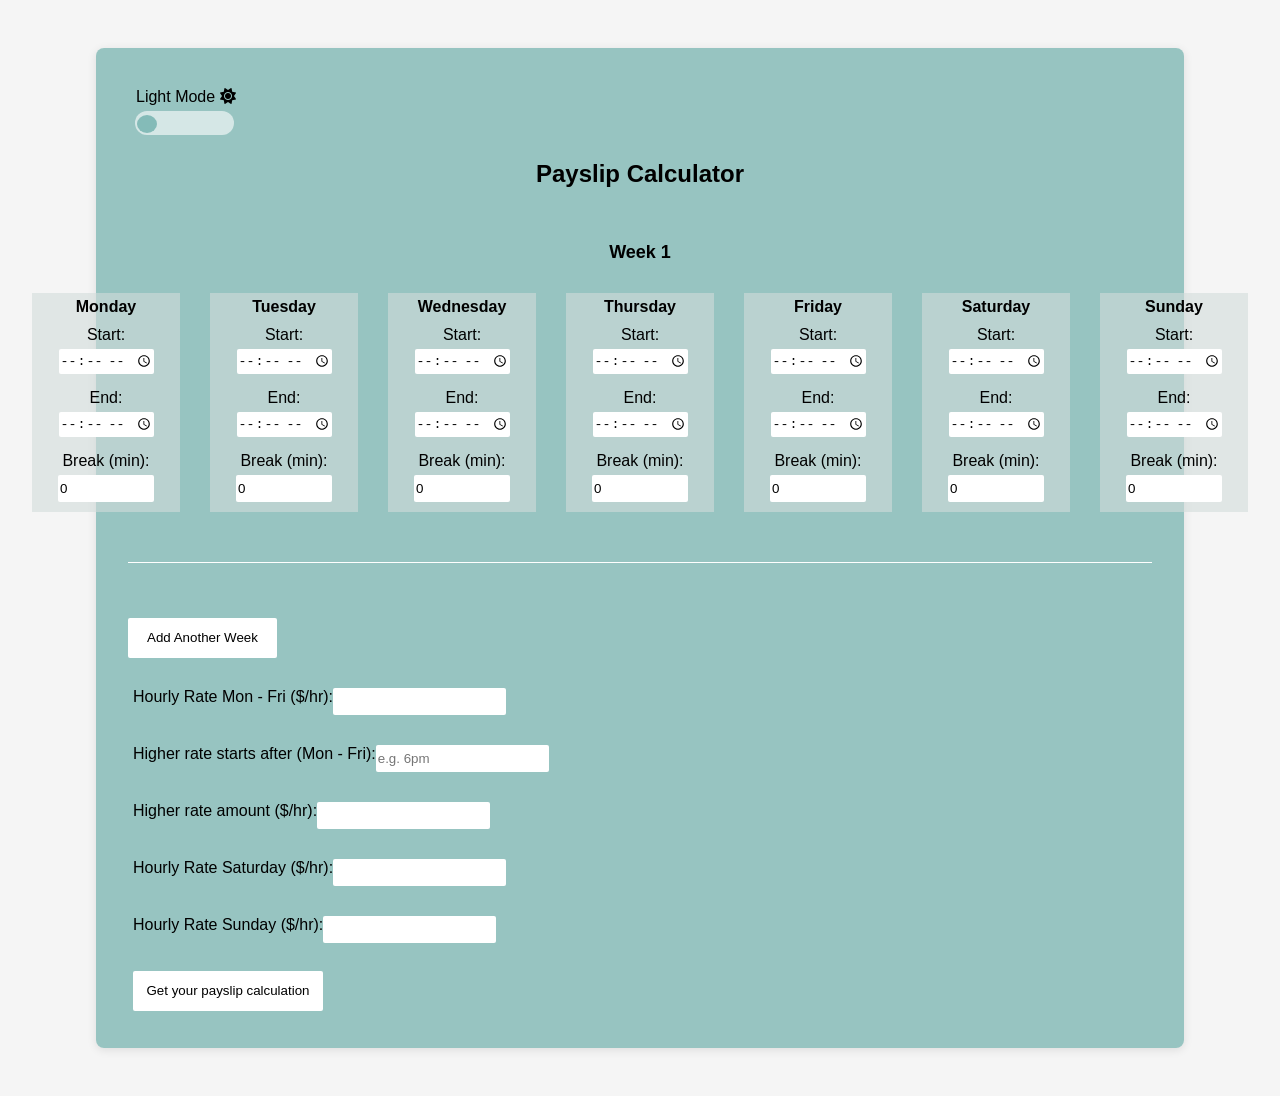
==== index.html @ 85f4d2eb "Update index.html" ====
<!DOCTYPE html>
<html lang="en">
<head>
  <meta charset="UTF-8">
  <meta name="viewport" content="width=device-width, initial-scale=1.0">
  <title>PaySlip Calculator</title>
  <link rel="stylesheet" href="https://cdnjs.cloudflare.com/ajax/libs/font-awesome/6.7.2/css/all.min.css">
  <link rel="stylesheet" href="style.css">
</head>
<body>
  <form id="shiftForm">
    <div class="theme-switch-wrapper">
      <span id="toggle-icon">
        <span class="toggle-text">Light Mode</span>
        <i class="fas fa-sun"></i>
      </span>
      <label class="theme-switch">
        <input type="checkbox">
        <span class="slider round"></span>
      </label>
    </div>
    <div id="shiftsContainer">
      <h2>Payslip Calculator</h2>
    </div>
      
    <div class="containerOne">
      <button class="add" type="button" onclick="addShift()">Add Another Week</button>
    </div>

    <div class="container">
      <div class="details-container">
        <label class="details">Hourly Rate Mon - Fri ($/hr):</label>
        <input class="details" type="number" step="0.01" id="weekdayRate" required>
      </div>
      <div class="details-container">
        <label class="details">Higher rate starts after (Mon - Fri):</label>
        <input class="details" type="text" id="higherRateTime" placeholder="e.g. 6pm" required>
      </div>
      <div class="details-container">
        <label class="details">Higher rate amount ($/hr):</label>
        <input class="details" type="number" step="0.01" id="weekdayHigherRate" required>
      </div>
      <div class="details-container">
        <label class="details" id="saturday">Hourly Rate Saturday ($/hr):</label>
        <input class="details" type="number" step="0.01" id="saturdayRate" required>
      </div>
      <div class="details-container">
        <label class="details" id="sunday">Hourly Rate Sunday ($/hr):</label>
        <input class="details" type="number" step="0.01" id="sundayRate" required>
      </div>
      <br>
      <button type="submit" class="compare">Get your payslip calculation</button>    
      
      <div id="totalsHrsDisplay"></div>
      <div id="totalsDisplay"></div>   
    </div>

  </form>
  <script src="script.js"></script>
</body>
</html>
---- style.css ----
:root{
    --body-bgcolor: whitesmoke;
    --primary-color: #fff;
    --text-primary-color: #000;
    --secondary-color: #fff;
    --background: rgba(10, 123, 115, 0.4);
    --btn-background-color: rgba(211, 220, 218, 0.4);
    --day-block-bgcolor: rgba(211, 220, 218, 0.6);
    --slider-bgcolor: rgba(255, 255, 255, 0.6); 
    --slider-before-bgcolor: rgba(10, 123, 115, 0.4);
    --focuschecked-slider: #454343;
}

[data-theme="dark"]{
    --body-bgcolor: rgb(44, 44, 44);
    --text-primary-color: #fff;
    --primary-color: #fff;
    --secondary-color: #000;
    --background: rgba(3, 28, 27, 0.4);
    --btn-background-color: rgba(58, 72, 71, 0.6);
    --day-block-bgcolor: rgba(112, 122, 119, 0.6);
}

body {
    font-family: Arial, sans-serif;
    margin: 0;
    min-height: 100vh;
    display: flex;
    justify-content: center;
    padding: 3rem 1rem;
    box-sizing: border-box;
    background-color: var(--body-bgcolor);
}
h2{
    text-align: center;
    color: var(--text-primary-color);
    margin-top: 5rem;
}
h4{
    text-align: center;
    padding-top: 30px;
    color: var(--text-primary-color);
    font-size: 18px;
}
.week-row {
    display: flex;
    justify-content: center;
    align-items: flex-start;
    gap: 30px;
    margin-top: 30px;
    margin-bottom: 20px;
}

label, input, select, button {
    display: block;
    margin: 5px 0;
}
input{
    border-radius: 2px;
    border: none;
    height: 25px;
}
.shift {
    border-bottom: 1px solid var(--primary-color);
    padding-bottom: 30px;
    margin-bottom: 50px;
}

#shiftForm {
    background-color: var(--background);
    width: 80vw; /* Use most of the screen */
    padding: 2rem;
    border-radius: 8px;
    box-shadow: 0 2px 10px rgba(0,0,0,0.1);
}

button{
    background-color: var(--primary-color);
    width: 149px;
    height: 40px;
    border: none;
    border-radius: 2px;
    transition: all 0.2s;
}
button:hover{
    background-color: var(--btn-background-color);
    color: var(--primary-color);
}
a{
    color: var(--secondary-color);
    font-weight: bolder;
    text-decoration: none;
}

.details-container{
    display: flex;
    margin-top: 20px;
    margin-left: 5px;
}
.details-container label{
    color: var(--text-primary-color);
}
.datails{
    margin: 0;
    font-size: 18px;
    margin-right: 10px;
    color: var(--text-primary-color);
}
.containerOne{
    display: flex;
    justify-content: space-between;
}
.add{
    margin-right: 5px;
}
.update{
    margin-bottom: 20px;
    margin-left: 5px
}
.compare{
    margin-left: 5px;
    width: 190px;
}
input[name^="break_"] {
    width: 92px;
}
#totalsDisplay{
    margin-left: 5px;
    font-size: 18px;
}
.day-block {
    background-color: var(--day-block-bgcolor);
    color: var(--text-primary-color);
    display: flex;
    flex-direction: column;
    align-items: center;
    text-align: center;
    min-width: 148px;
}
.day-block[data-theme="dark"]{
    color: var(--secondary-color);
}
#result {
    margin-top: 20px;
    font-weight: bold;
    margin-left: 5px;
    color: var(--text-primary-color);
}
#result:not(h3){
    font-size: 18px;
}

.theme-switch-wrapper{
    display: flex;
    align-items: center;
    margin: 8px;
    flex-direction: column;
    text-align: center;
    position: absolute;
}
.toggle-text{
    position: relative;
}

.theme-switch{
    display: inline-block;
    height: 1.5rem;
    position: relative;
    width: 6rem;
}
.theme-switch-wrapper span{
    color: var(--text-primary-color);
    font-size: 1rem;
}
.theme-switch input{
    display: none;
}

/* Hide default HTML checkbox */
.switch input {
opacity: 0;
width: 0;
height: 0;
}

/* The slider */
.slider {
position: absolute;
cursor: pointer;
top: 0;
left: -3px;
right: 0;
bottom: 0;
background-color: var(--slider-bgcolor);
-webkit-transition: .4s;
transition: .4s;
}

.slider:before {
position: absolute;
content: "";
height: 18px;
width: 20px;
left: 2px;
bottom: 2.5px;
background-color: var(--slider-before-bgcolor);
-webkit-transition: .4s;
transition: .4s;
}

input:checked + .slider {
background-color: var(--focuschecked-slider);
}

input:focus + .slider {
box-shadow: 0 0 1px var(--focuschecked-slider);
}

input:checked + .slider:before {
-webkit-transform: translateX(26px);
-ms-transform: translateX(26px);
transform: translateX(73px);
background-color: var(--primary-color);
}

/* Rounded sliders */
.slider.round {
border-radius: 35px;
}

.slider.round:before {
border-radius: 50%;
}
#totalsDisplay, #totalsHrsDisplay{
    color: var(--text-primary-color);
}

#totalsDisplay a {
    color: var(--text-primary-color);
}

@media (max-width:800px){
    body{
        padding: 10px;
    }
    h2{
        font-size: 15px;
    }
    .week-row {
        flex-direction: column !important;
        align-items: center;
        gap: 20px;
    }
    .flatrate-container{
        display: flex;
        align-items: center;
        justify-content: center;
    }
    .flatrate{
        font-size: 15px;
    }
    .compare{
        width: 200px;
    }
}
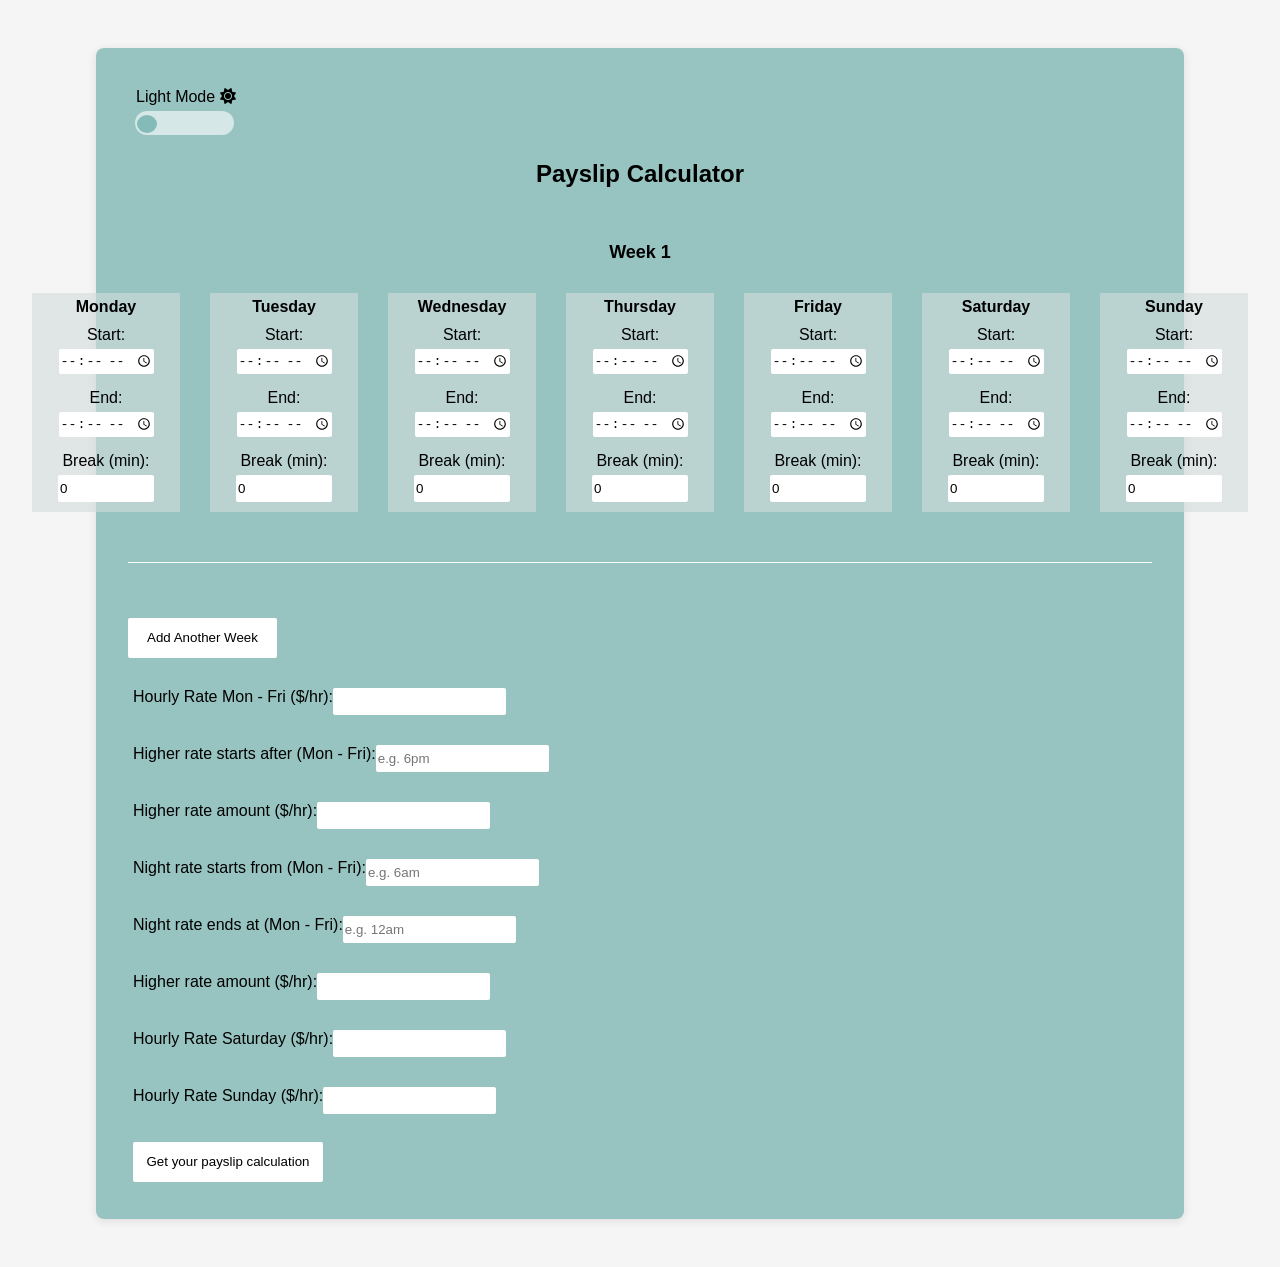
==== commit a37c61cb: "night shift pay rate" ====
--- a/index.html
+++ b/index.html
@@ -4,6 +4,7 @@
   <meta charset="UTF-8">
   <meta name="viewport" content="width=device-width, initial-scale=1.0">
   <title>PaySlip Calculator</title>
+  <link rel="shortcut icon" href="img.png">
   <link rel="stylesheet" href="https://cdnjs.cloudflare.com/ajax/libs/font-awesome/6.7.2/css/all.min.css">
   <link rel="stylesheet" href="style.css">
 </head>
@@ -15,7 +16,7 @@
         <i class="fas fa-sun"></i>
       </span>
       <label class="theme-switch">
-        <input type="checkbox">
+        <input id="theme-id" type="checkbox">
         <span class="slider round"></span>
       </label>
     </div>
@@ -41,6 +42,18 @@
         <input class="details" type="number" step="0.01" id="weekdayHigherRate" required>
       </div>
       <div class="details-container">
+        <label class="details">Night rate starts from (Mon - Fri):</label>
+        <input class="details" type="text" id="higherRateNightTimeStart" placeholder="e.g. 6am" required>
+      </div>
+      <div class="details-container">
+        <label class="details">Night rate ends at (Mon - Fri):</label> 
+        <input class="details" type="text" id="higherRateNightTimeEnd" placeholder="e.g. 12am" required>
+      </div>
+      <div class="details-container">
+        <label class="details">Higher rate amount ($/hr):</label>
+        <input class="details" type="number" step="0.01" id="weekdayNightHigherRate" required>
+      </div>
+      <div class="details-container">
         <label class="details" id="saturday">Hourly Rate Saturday ($/hr):</label>
         <input class="details" type="number" step="0.01" id="saturdayRate" required>
       </div>
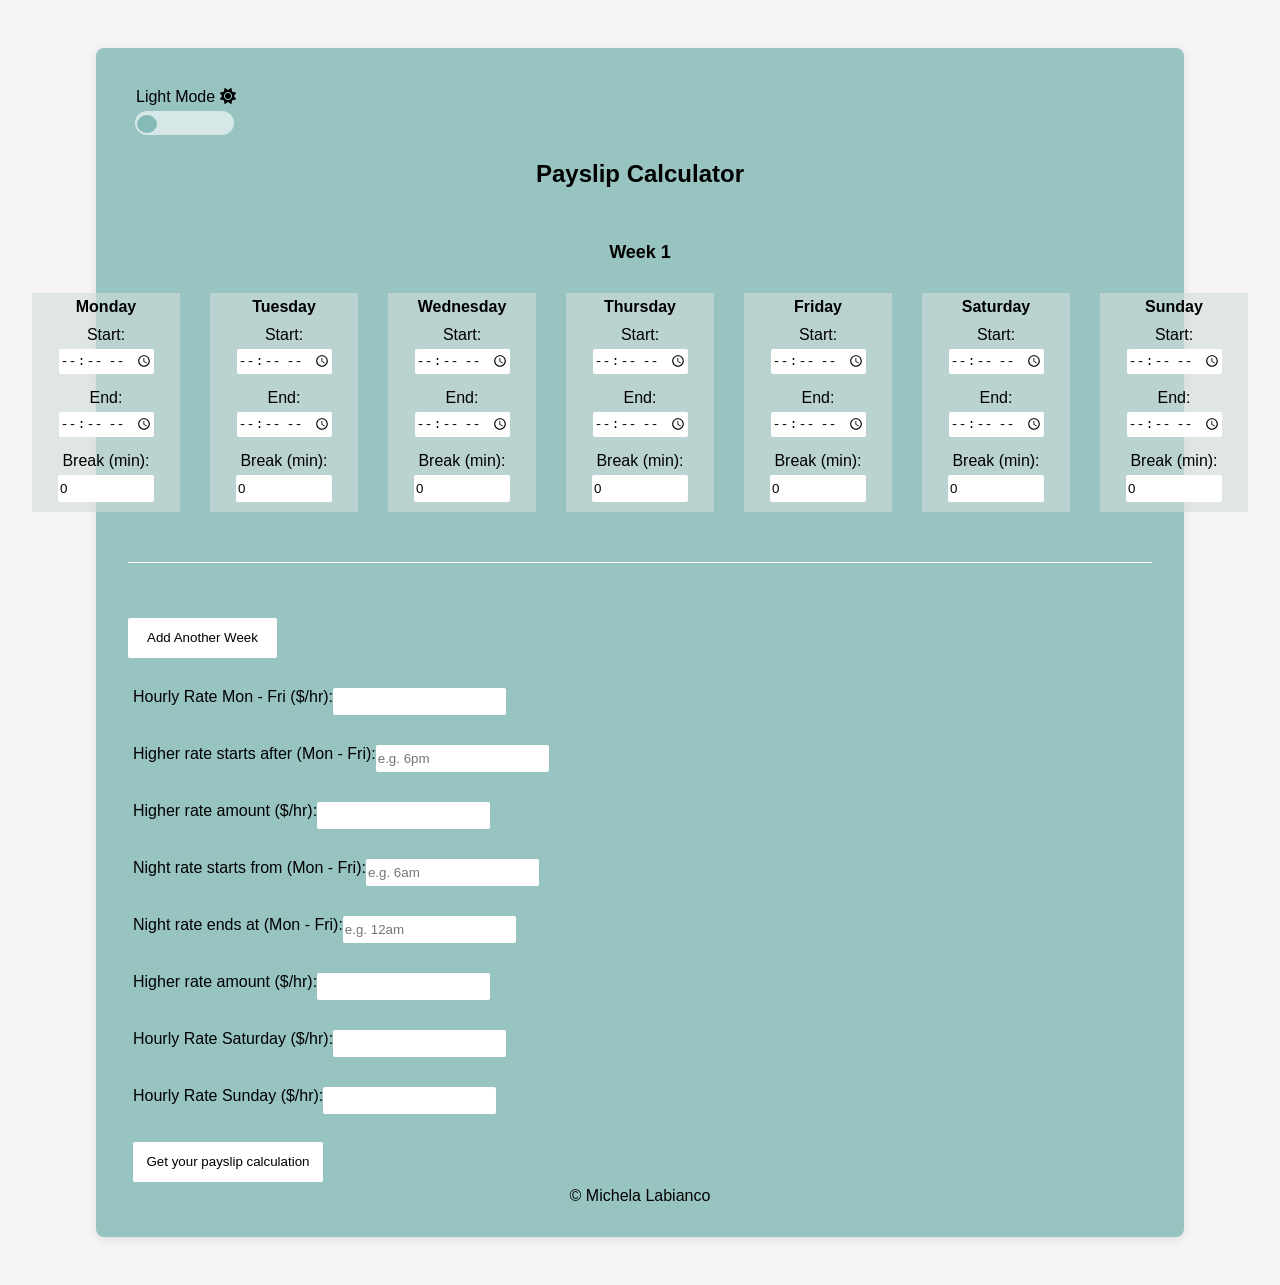
==== commit 015b8a3e: "copyright" ====
--- a/index.html
+++ b/index.html
@@ -68,6 +68,8 @@
       <div id="totalsDisplay"></div>   
     </div>
 
+    <p class="copyright" style="font-size: 1rem; text-align: center; margin: 0;"> © Michela Labianco</p>
+
   </form>
   <script src="script.js"></script>
 </body>
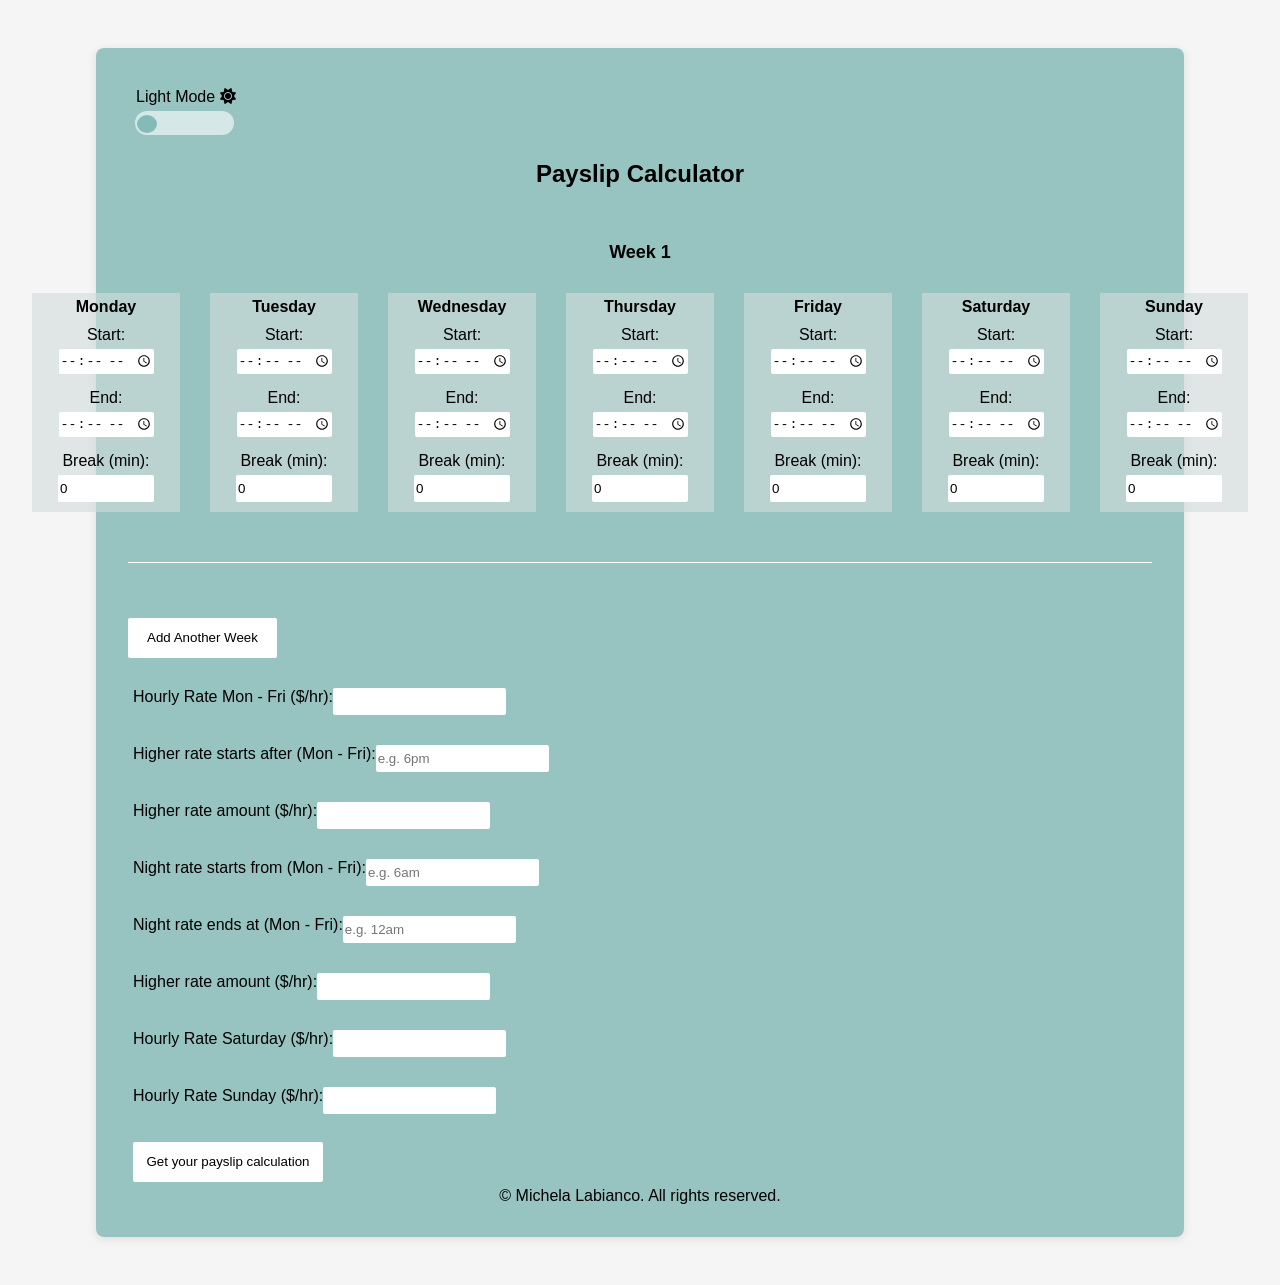
==== commit aa8fd1f5: "rights" ====
--- a/index.html
+++ b/index.html
@@ -68,7 +68,7 @@
       <div id="totalsDisplay"></div>   
     </div>
 
-    <p class="copyright" style="font-size: 1rem; text-align: center; margin: 0;"> © Michela Labianco</p>
+    <p class="copyright" style="font-size: 1rem; text-align: center; margin: 0;"> © Michela Labianco. All rights reserved.</p>
 
   </form>
   <script src="script.js"></script>
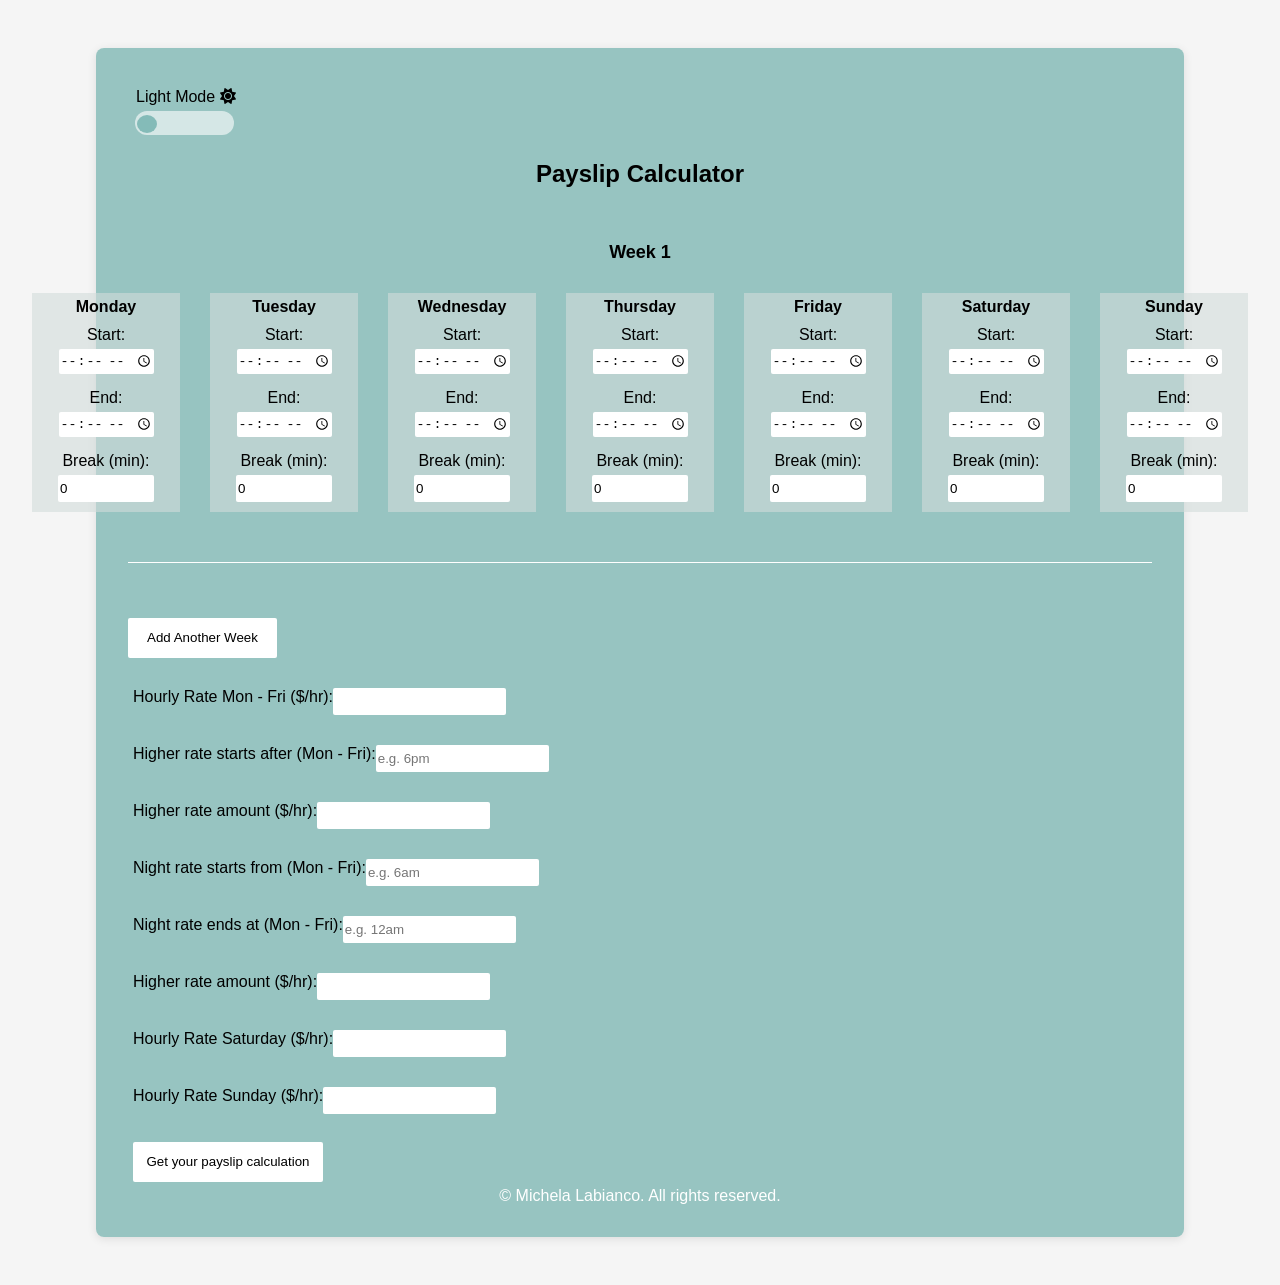
==== commit 6872aada: "white" ====
--- a/index.html
+++ b/index.html
@@ -68,7 +68,7 @@
       <div id="totalsDisplay"></div>   
     </div>
 
-    <p class="copyright" style="font-size: 1rem; text-align: center; margin: 0;"> © Michela Labianco. All rights reserved.</p>
+    <p class="copyright" style="font-size: 1rem; text-align: center; margin: 0; color: #fff;"> © Michela Labianco. All rights reserved.</p>
 
   </form>
   <script src="script.js"></script>
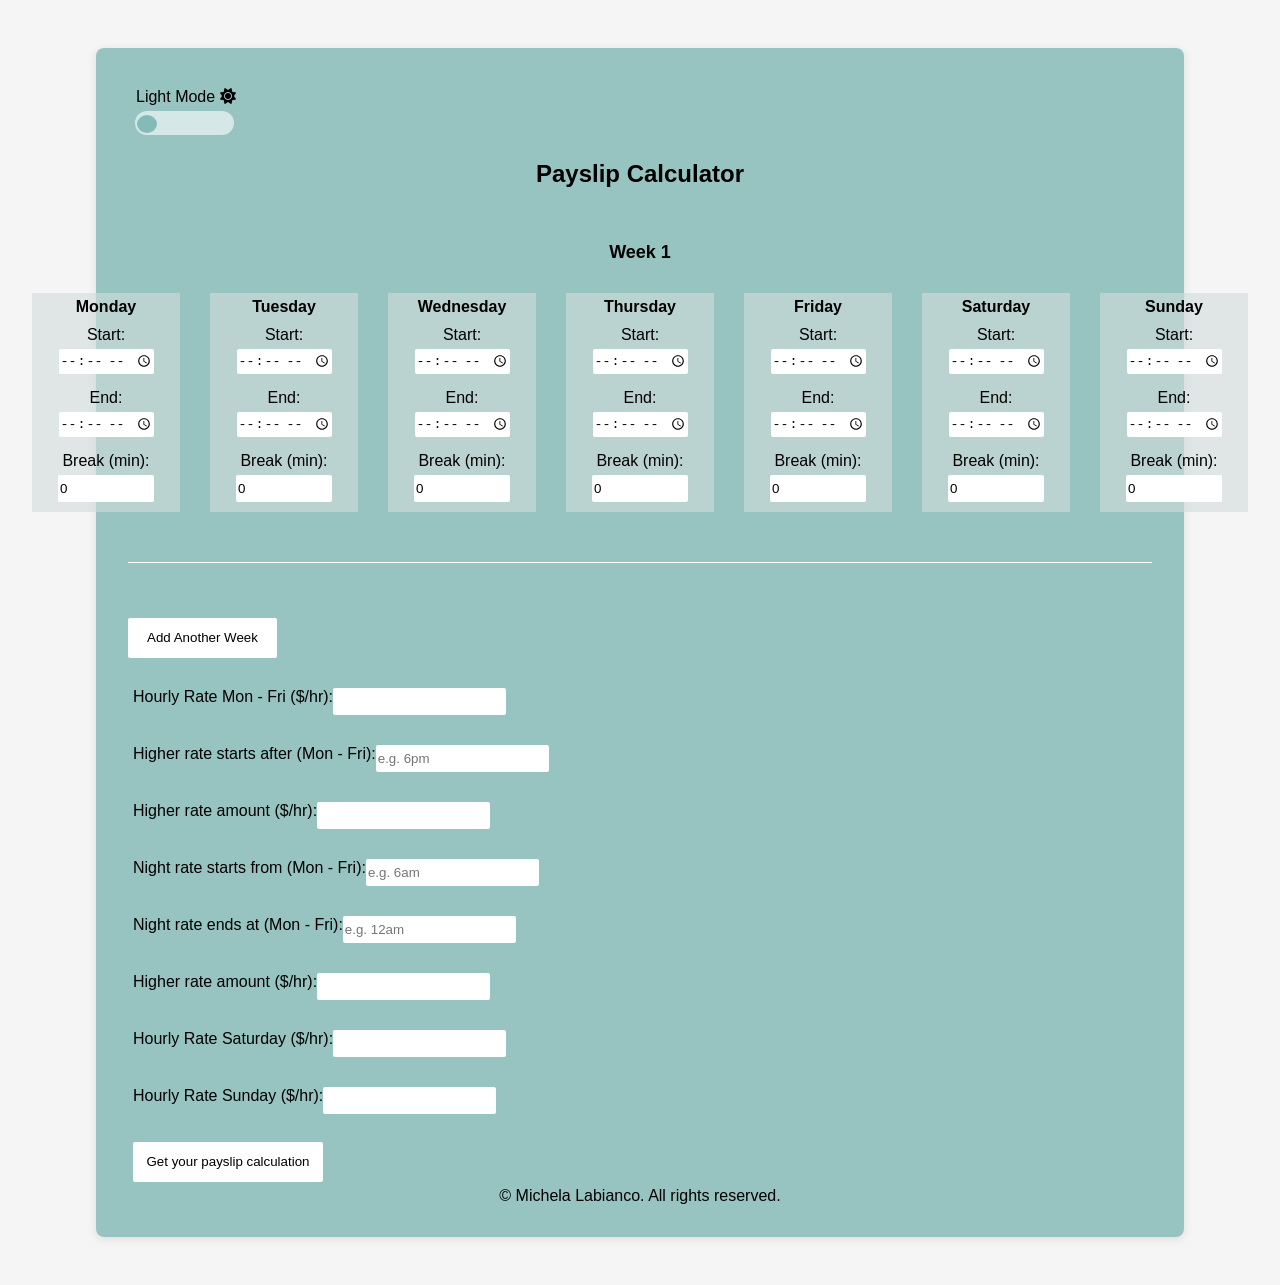
==== commit d3b1434f: "theme" ====
--- a/index.html
+++ b/index.html
@@ -68,7 +68,7 @@
       <div id="totalsDisplay"></div>   
     </div>
 
-    <p class="copyright" style="font-size: 1rem; text-align: center; margin: 0; color: #fff;"> © Michela Labianco. All rights reserved.</p>
+    <p class="copyright" style="font-size: 1rem; text-align: center; margin: 0;"> © Michela Labianco. All rights reserved.</p>
 
   </form>
   <script src="script.js"></script>
--- a/style.css
+++ b/style.css
@@ -9,6 +9,7 @@
     --slider-bgcolor: rgba(255, 255, 255, 0.6); 
     --slider-before-bgcolor: rgba(10, 123, 115, 0.4);
     --focuschecked-slider: #454343;
+    --copyright-color: #000;
 }
 
 [data-theme="dark"]{
@@ -19,6 +20,7 @@
     --background: rgba(3, 28, 27, 0.4);
     --btn-background-color: rgba(58, 72, 71, 0.6);
     --day-block-bgcolor: rgba(112, 122, 119, 0.6);
+    --copyright-color: #fff;
 }
 
 body {
@@ -239,6 +241,10 @@
     color: var(--text-primary-color);
 }
 
+.copyright{
+    color: var(--copyright-color);
+}
+
 @media (max-width:800px){
     body{
         padding: 10px;
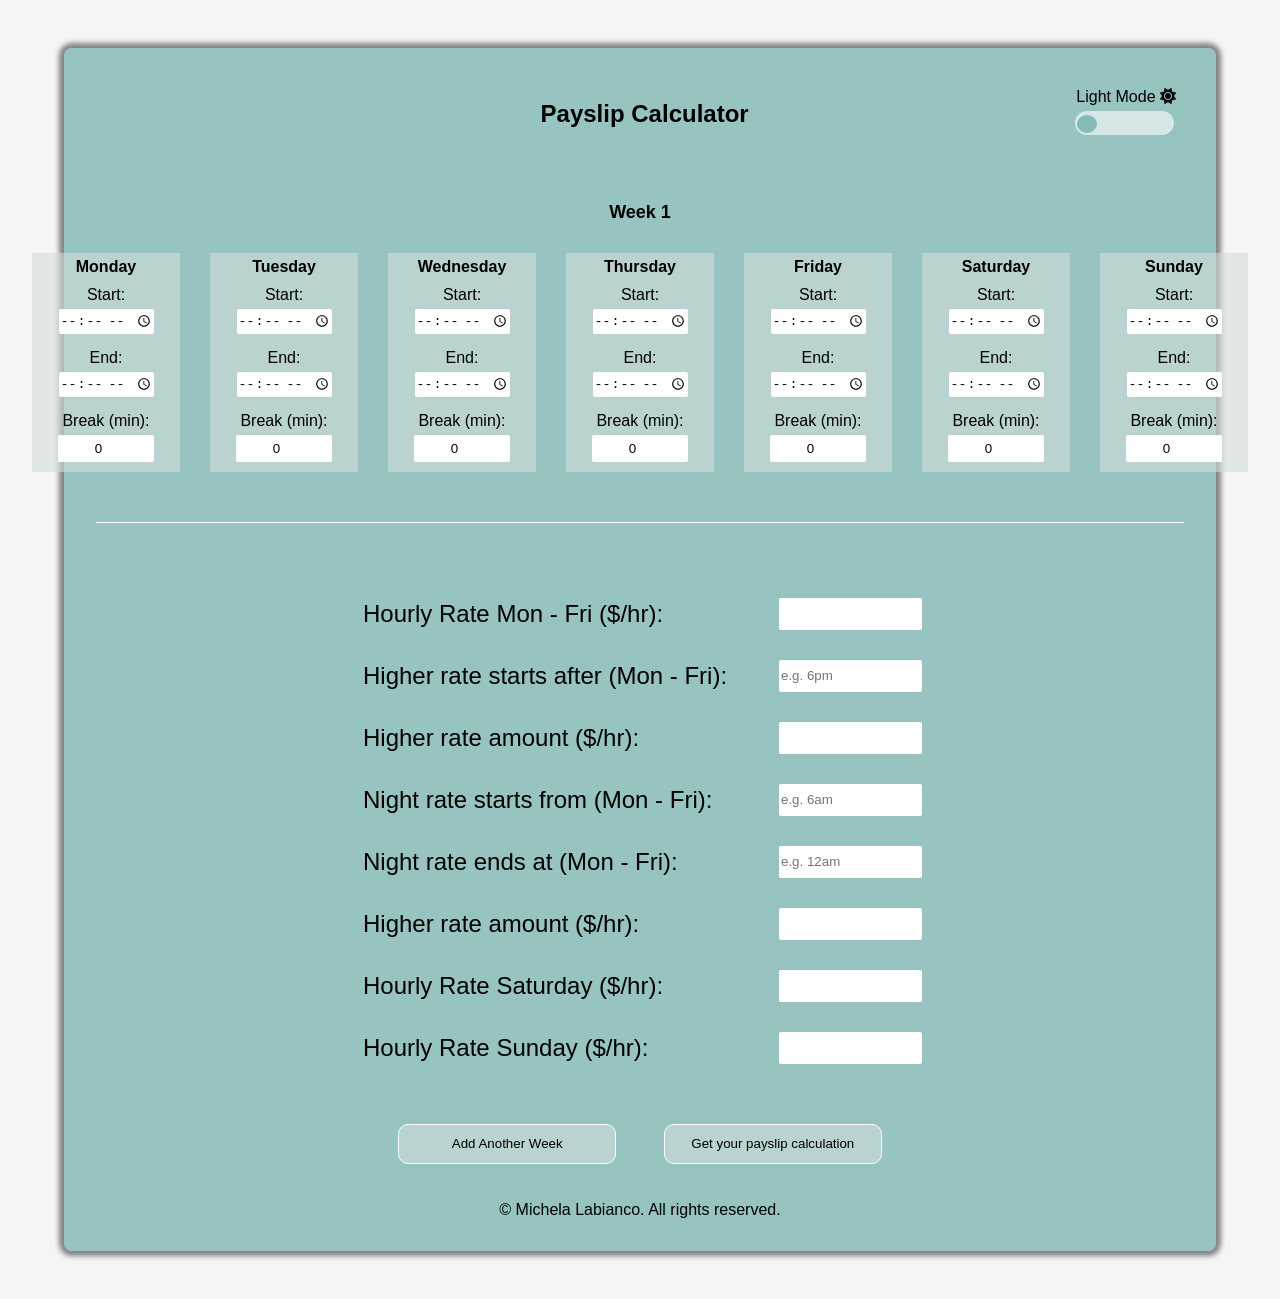
==== commit aa384e39: "styling" ====
--- a/index.html
+++ b/index.html
@@ -10,23 +10,20 @@
 </head>
 <body>
   <form id="shiftForm">
-    <div class="theme-switch-wrapper">
-      <span id="toggle-icon">
-        <span class="toggle-text">Light Mode</span>
-        <i class="fas fa-sun"></i>
-      </span>
-      <label class="theme-switch">
-        <input id="theme-id" type="checkbox">
-        <span class="slider round"></span>
-      </label>
+    <div class="container-top">
+      <h2 class="title">Payslip Calculator</h2>
+      <div class="theme-switch-wrapper">
+        <span id="toggle-icon">
+          <span class="toggle-text">Light Mode</span>
+          <i class="fas fa-sun"></i>
+        </span>
+        <label class="theme-switch">
+          <input id="theme-id" type="checkbox">
+          <span class="slider round"></span>
+        </label>
+      </div>
     </div>
-    <div id="shiftsContainer">
-      <h2>Payslip Calculator</h2>
-    </div>
-      
-    <div class="containerOne">
-      <button class="add" type="button" onclick="addShift()">Add Another Week</button>
-    </div>
+    <div id="shiftsContainer"></div>
 
     <div class="container">
       <div class="details-container">
@@ -62,7 +59,11 @@
         <input class="details" type="number" step="0.01" id="sundayRate" required>
       </div>
       <br>
-      <button type="submit" class="compare">Get your payslip calculation</button>    
+      <div class="containerOne">
+        <button class="add-week" type="button">Add Another Week</button>
+        <button type="submit" class="compare">Get your payslip calculation</button>  
+      </div>
+        
       
       <div id="totalsHrsDisplay"></div>
       <div id="totalsDisplay"></div>   
--- a/style.css
+++ b/style.css
@@ -10,6 +10,7 @@
     --slider-before-bgcolor: rgba(10, 123, 115, 0.4);
     --focuschecked-slider: #454343;
     --copyright-color: #000;
+    --box-shadow: 0 0 5px 5px rgba(17, 17, 17, 0.5);
 }
 
 [data-theme="dark"]{
@@ -21,6 +22,7 @@
     --btn-background-color: rgba(58, 72, 71, 0.6);
     --day-block-bgcolor: rgba(112, 122, 119, 0.6);
     --copyright-color: #fff;
+    --box-shadow: 0 0 5px 5px rgba(232, 232, 232, 0.5);
 }
 
 body {
@@ -36,7 +38,8 @@
 h2{
     text-align: center;
     color: var(--text-primary-color);
-    margin-top: 5rem;
+    margin: auto;
+    transform: translateX(30%);
 }
 h4{
     text-align: center;
@@ -62,6 +65,11 @@
     border: none;
     height: 25px;
 }
+.day-block input{
+    display: flex;
+    justify-content: center;
+    text-align: center;
+}
 .shift {
     border-bottom: 1px solid var(--primary-color);
     padding-bottom: 30px;
@@ -70,10 +78,10 @@
 
 #shiftForm {
     background-color: var(--background);
-    width: 80vw; /* Use most of the screen */
+    width: 50vw; /* Use most of the screen */
     padding: 2rem;
     border-radius: 8px;
-    box-shadow: 0 2px 10px rgba(0,0,0,0.1);
+    box-shadow: var(--box-shadow);
 }
 
 button{
@@ -101,6 +109,15 @@
 }
 .details-container label{
     color: var(--text-primary-color);
+    align-content: center;
+    width: 400px;
+    font-size: 1.5rem;
+}
+.details-container input{
+    margin-left: 1rem;
+    height: 2rem;
+    width: 143px;
+    box-sizing: border-box;
 }
 .datails{
     margin: 0;
@@ -110,19 +127,28 @@
 }
 .containerOne{
     display: flex;
-    justify-content: space-between;
-}
-.add{
-    margin-right: 5px;
+    justify-content: center;
+    width: 100%;
+    gap: 3rem;
+    margin: 2rem 0;
+}
+.container{
+    display: flex;
+    flex-direction: column;
+    align-items: center;
+}
+.add-week, .compare{
+    border-radius: 10px;
+    background-color: var(--day-block-bgcolor);
+    border: 0.1rem solid #fff;
+    color: var(--text-primary-color);
+    width: 20%;
 }
 .update{
     margin-bottom: 20px;
     margin-left: 5px
 }
-.compare{
-    margin-left: 5px;
-    width: 190px;
-}
+
 input[name^="break_"] {
     width: 92px;
 }
@@ -151,14 +177,17 @@
 #result:not(h3){
     font-size: 18px;
 }
-
+.container-top{
+    display: flex;
+    text-align: center;
+}
 .theme-switch-wrapper{
     display: flex;
     align-items: center;
     margin: 8px;
     flex-direction: column;
     text-align: center;
-    position: absolute;
+    position: relative;
 }
 .toggle-text{
     position: relative;
@@ -243,14 +272,46 @@
 
 .copyright{
     color: var(--copyright-color);
-}
-
+    margin-top: 1rem;
+}
+
+@media screen and (max-width: 1550px){
+    #shiftForm {
+        width: 85vw;
+    }  
+}
 @media (max-width:800px){
     body{
         padding: 10px;
     }
+    #shiftForm{
+        width: 80vw;
+    }
     h2{
-        font-size: 15px;
+        font-size: 30px;
+        margin-top: 5rem;
+        transform: translateX(18%);
+    }
+    .day-block{
+        min-width: 200px;
+    }
+    .day-block input{
+        width: 10rem;
+    }
+    .theme-switch-wrapper{
+        margin: -5px;
+    }
+    .details-container{
+        margin-left: 0;
+    }
+    .details-container input{
+        width: 90px;
+    }
+    .add-week, .compare{
+        width: 48%;
+    }
+    .containerOne{
+        gap: 1rem;
     }
     .week-row {
         flex-direction: column !important;
@@ -265,7 +326,4 @@
     .flatrate{
         font-size: 15px;
     }
-    .compare{
-        width: 200px;
-    }
-}
+}
